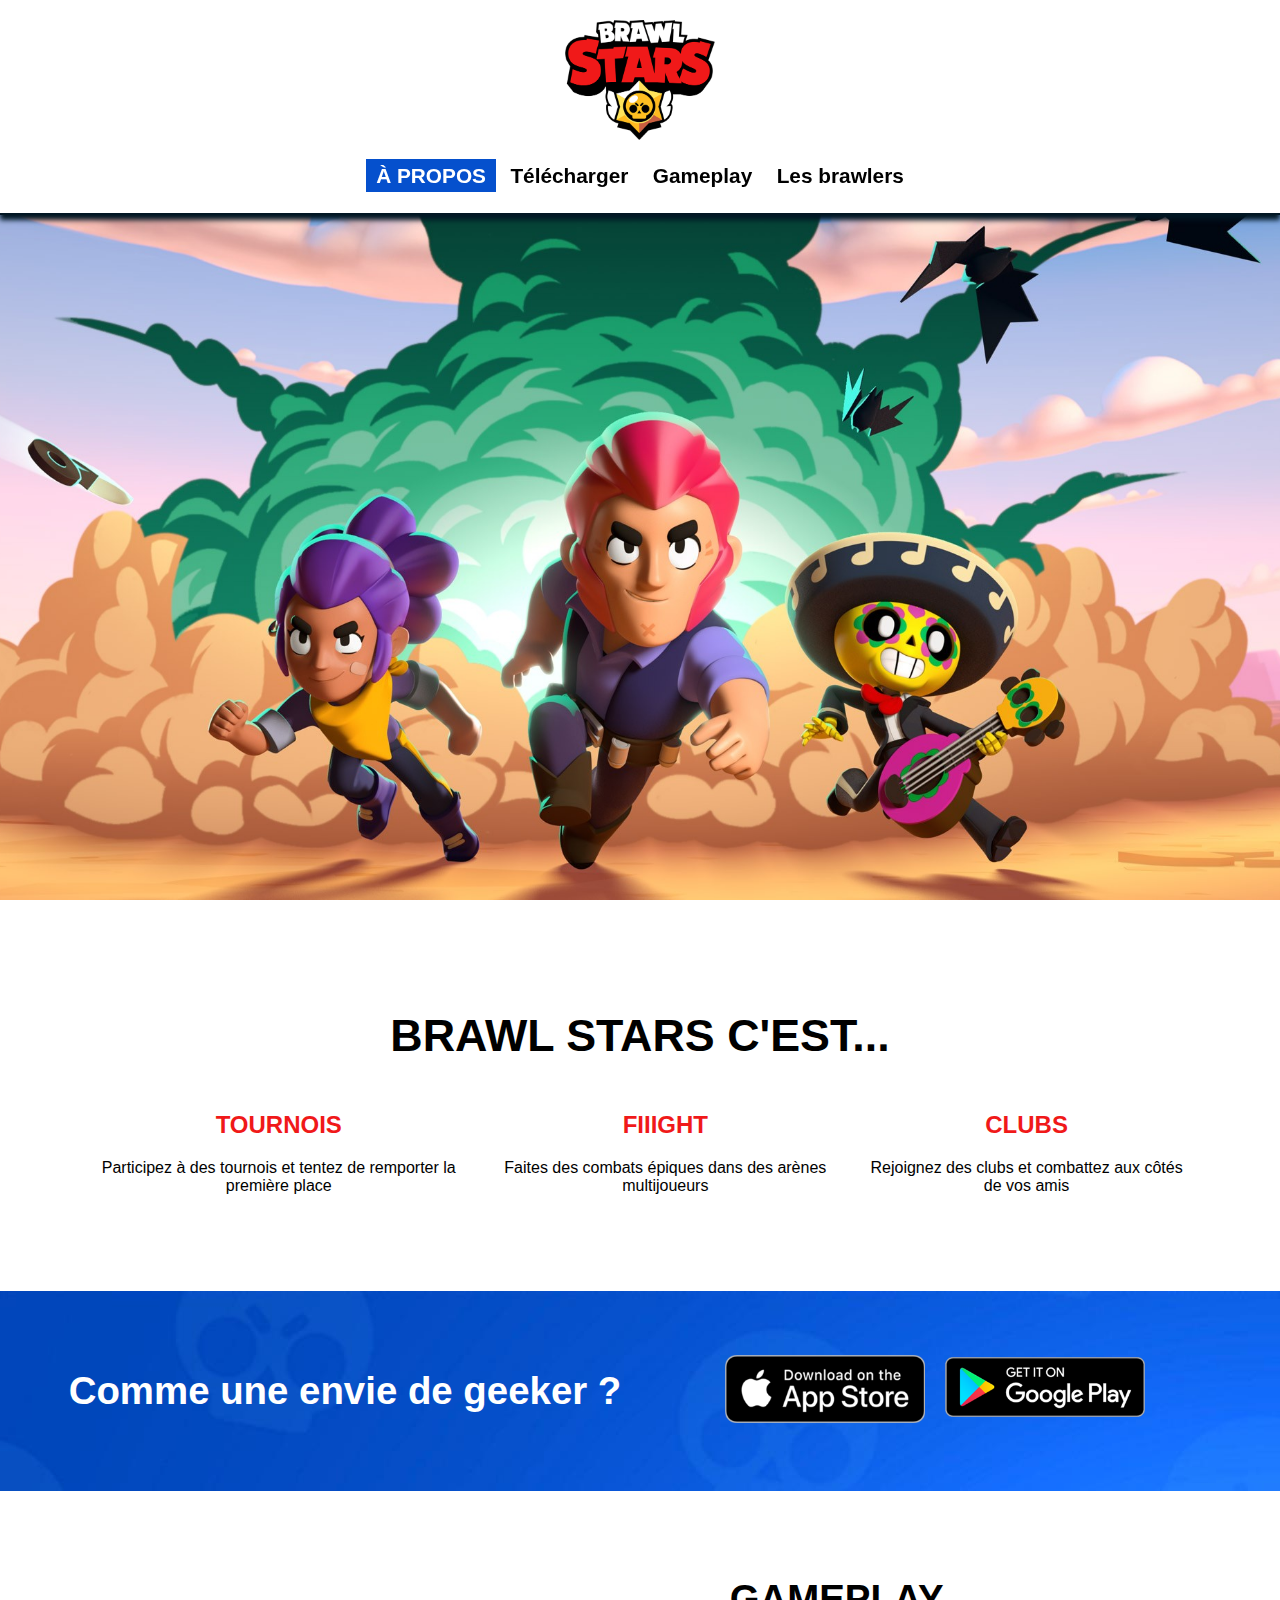
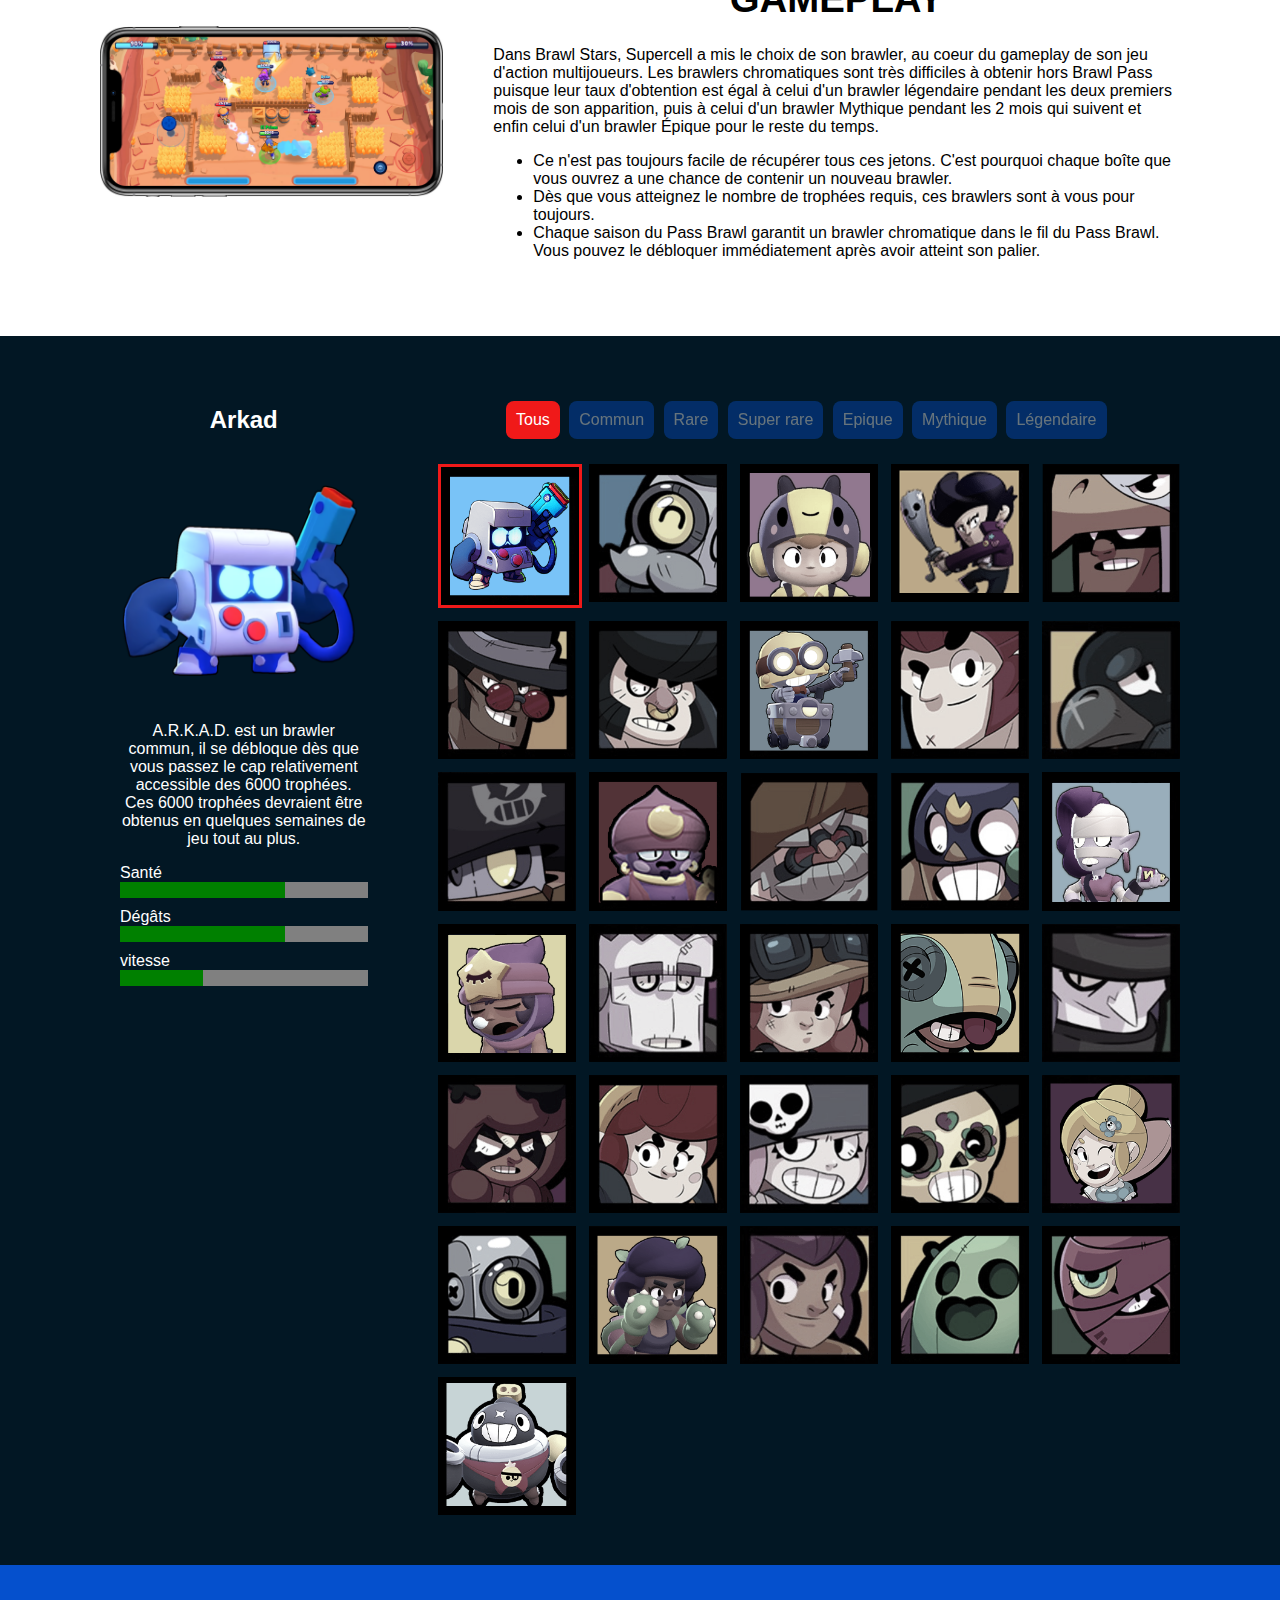
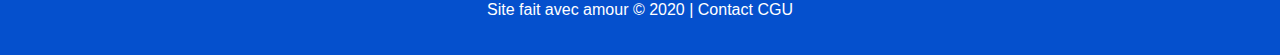
==== index.html @ ed867126 "brawl_stars" ====
<!DOCTYPE html>
<html lang="fr">
    <head>
        <meta charset="UTF-8">
        <meta name="viewport" content="width=device-width, initial-scale=1.0">
        <link rel="stylesheet" href="src/css/style.css">
        <link rel="stylesheet" href="src/css/root.css">
        <link rel="stylesheet" href="src/vendors/fontawesome-free-5.11.2/css/all.min.css">
        <link rel="shortcut icon" href="src/images/favicon.png" type="image/x-icon">
        <title>Brawl Stars</title>
    </head>
    <body>
        <header>
            <img id="logo" src="src/images/logo.png" alt="logo">
            <nav>
                <ul>
                    <li><a class="active" href="#apropos">À propos</a></li>
                    <li><a class="" href="#telecharger">Télécharger</a></li>
                    <li><a class="" href="#gameplay">Gameplay</a></li>
                    <li><a class="" href="#brawlers">Les brawlers</a></li>
                </ul>
            </nav>
        </header>


        <div class="container">

            <section id="hero">
            </section>

            <section id="apropos">
                <h1>BRAWL STARS C'EST...</h1>
                <div class="apropos-flex">
                    <div class="apropos-tournoi">
                        <i class="fas fa-trophy fa-6x"></i>
                        <h2>TOURNOIS</h2>
                        <p>Participez à des tournois et tentez de remporter la première place</p>
                    </div>
                    <div class="apropos-fight">
                        <i class="fas fa-bomb fa-6x"></i>
                        <h2>FIIIGHT</h2>
                        <p>Faites des combats épiques dans des arènes multijoueurs</p>
                    </div>
                    <div class="apropos-tournoi">
                        <i class="fas fa-users fa-6x"></i>
                        <h2>CLUBS</h2>
                        <p>Rejoignez des clubs et combattez aux côtés de vos amis</p>
                    </div>
                </div>
            </section>

            <section id="telecharger">
                <h1>Comme une envie de geeker ?</h1>
                <div class="telecharger-images">
                    <a href="https://apps.apple.com/fr/app/apple-store/id375380948" target="_blank" class="img-apple"><img src="src/images/download_apple.png" alt="logo apple"></a>
                    <a href="https://play.google.com/store?gl=FR&utm_source=emea_Med&utm_medium=hasem&utm_content=Oct2020&utm_campaign=Evergreen&pcampaignid=MKT-EDR-emea-fr-1001280-Med-hasem-py-Evergreen-Oct2020-Text_Search_BKWS%7cONSEM_kwid_43700008792247580&gref=EkUKPQoJCIDq3oAGEMwBEiwA40hjLFINmLqwZB_y7LQy2V0AWNWdZFeG21n3d8oDHh3IkFxL2wAz0gEvfBoCBA8QAvD_BwEY4_bcmgM&gclid=Cj0KCQiA6t6ABhDMARIsAONIYyxSDZi6sGQf8uy0MtldAFjVnWRXhttZ93fKAx4dyJBcS9sAM9IBL3waAgQPEALw_wcB&gclsrc=aw.ds" target="_blank" class="img-google"><img src="src/images/download_google.png" alt="logo google"></a>
                </div>
            </section>

            <section id="gameplay">
                <div class="gameplay-image">
                    <img src="src/images/game.jpg" alt="image téléphone">
                </div>
                <div class="gameplay-text">
                    <h1>GAMEPLAY</h1>
                    <p>Dans Brawl Stars, Supercell a mis le choix de son brawler, au coeur du gameplay de son jeu d'action multijoueurs. Les brawlers chromatiques sont très difficiles à obtenir hors Brawl Pass puisque leur taux d'obtention est égal à celui d'un brawler légendaire pendant les deux premiers mois de son apparition, puis à celui d'un brawler Mythique pendant les 2 mois qui suivent et enfin celui d'un brawler Épique pour le reste du temps.</p>
                    <ul>
                        <li>
                            Ce n'est pas toujours facile de récupérer tous ces jetons. C'est pourquoi chaque boîte que vous ouvrez a une chance de contenir un nouveau brawler.</li>
                        <li>Dès que vous atteignez le nombre de trophées requis, ces brawlers sont à vous pour toujours.</li>
                        <li>
                            Chaque saison du Pass Brawl garantit un brawler chromatique dans le fil du Pass Brawl. Vous pouvez le débloquer immédiatement après avoir atteint son palier.</li>
                    </ul>

                </div>
            </section>

            <section id="brawlers">
                <div class="brawlers-zoom">
                    <h2 id="brawler-zoom-nom">Arkad</h2>
                    <p><img id="brawlers-zoom-image" src="src/images/brawlers/arkad2.png"></p>
                    <p id="brawler-zoom-description">A.R.K.A.D. est un brawler commun, il se débloque dès que vous passez le cap relativement accessible des 6000 trophées. Ces 6000 trophées devraient être obtenus en quelques semaines de jeu tout au plus.</p>
                    <div class="brawlers-zoom-infos">
                        <div  class="brawlers-stat">
                            <i class="fas fa-shield-alt"></i>
                            <p>Santé</p>
                            <progress id="sante" max="3" value="2"></progress>
                        </div>
                        <div class="brawlers-stat">
                            <i class="fas fa-meteor"></i>
                            <p>Dégâts</p>
                            <progress id="degats" max="3" value="2"></progress>
                        </div>
                            <div class="brawlers-stat">
                            <i class="fas fa-arrows-alt-h"></i>
                            <p>vitesse</p>
                        <progress id="vitesse" max="3" value="1"></progress>
                        </div>
                    </div>
                </div>
                <div class="brawlers-main-items">
                    <div id="brawlers-liste" class="tags">
                        <span class="tag tag-red tag-active" id="tous">Tous</span>
                        <span class="tag tag-blue" id="rarete-1">Commun</span>
                        <span class="tag tag-blue" id="rarete-2">Rare</span>
                        <span class="tag tag-blue" id="rarete-3">Super rare</span>
                        <span class="tag tag-blue" id="rarete-4">Epique</span>
                        <span class="tag tag-blue" id="rarete-5">Mythique</span>
                        <span class="tag tag-blue" id="rarete-6">Légendaire</span>
                    </div>
                    <div class="brawlers-items-grid">
                        <img src="src/images/brawlers/arkad.png" alt="Arkad" class="rarete-1 brawler-active" style="">
                        <img src="src/images/brawlers/bartaba.png" alt="Bartaba" class="rarete-2" style="">
                        <img src="src/images/brawlers/bea.png" alt="Béa" class="rarete-4" style="">
                        <img src="src/images/brawlers/billie.png" alt="Billie" class="rarete-4" style="">
                        <img src="src/images/brawlers/bo.png" alt="Bo" class="rarete-1" style="">
                        <img src="src/images/brawlers/brock.png" alt="Brock" class="rarete-1" style="">
                        <img src="src/images/brawlers/bull.png" alt="Bull" class="rarete-1" style="">
                        <img src="src/images/brawlers/carl.png" alt="Carl" class="rarete-3" style="">
                        <img src="src/images/brawlers/colt.png" alt="Colt" class="rarete-1" style="">
                        <img src="src/images/brawlers/corbac.png" alt="Corbac" class="rarete-6" style="">
                        <img src="src/images/brawlers/darryl.png" alt="Darryl" class="rarete-3" style="">
                        <img src="src/images/brawlers/djinn.png" alt="Djinn" class="rarete-5" style="">
                        <img src="src/images/brawlers/dynamike.png" alt="Dynamike" class="rarete-1" style="">
                        <img src="src/images/brawlers/el-costo.png" alt="El Costo" class="rarete-2" style="">
                        <img src="src/images/brawlers/eliza.png" alt="Eliza" class="rarete-1" style="">
                        <img src="src/images/brawlers/emeri.png" alt="Emeri" class="rarete-6" style="">
                        <img src="src/images/brawlers/frank.png" alt="Frank" class="rarete-4" style="">
                        <img src="src/images/brawlers/jessie.png" alt="Jessie" class="rarete-1" style="">
                        <img src="src/images/brawlers/leon.png" alt="Leon" class="rarete-6" style="">
                        <img src="src/images/brawlers/mortis.png" alt="Mortis" class="rarete-5" style="">
                        <img src="src/images/brawlers/nita.png" alt="Nita" class="rarete-1" style="">
                        <img src="src/images/brawlers/pam.png" alt="Pam" class="rarete-4" style="">
                        <img src="src/images/brawlers/penny.png" alt="Penny" class="rarete-3" style="">
                        <img src="src/images/brawlers/poco.png" alt="Poco" class="rarete-2" style="">
                        <img src="src/images/brawlers/polly.png" alt="Polly" class="rarete-4" style="">
                        <img src="src/images/brawlers/ricochet.png" alt="Ricochet" class="rarete-3" style="">
                        <img src="src/images/brawlers/rosa.png" alt="Rosa" class="rarete-2" style="">
                        <img src="src/images/brawlers/shelly.png" alt="Shelly" class="rarete-1" style="">
                        <img src="src/images/brawlers/spike.png" alt="Spike" class="rarete-6" style="">
                        <img src="src/images/brawlers/tara.png" alt="Tara" class="rarete-5" style="">
                        <img src="src/images/brawlers/tick.png" alt="Tick" class="rarete-1" style="">
                    </div>
                </div>
            </section>
        </div>

        <footer>
            <p>Site fait avec amour © 2020 | <a href="#">Contact</a>  <a href="#">CGU</a></p>
        </footer>
        <script
        src="https://code.jquery.com/jquery-3.5.1.min.js"
        integrity="sha256-9/aliU8dGd2tb6OSsuzixeV4y/faTqgFtohetphbbj0="
        crossorigin="anonymous"></script>
        <script src="src/js/script.js"></script>
    </body>
</html>
---- src/css/style.css ----
/*===================================*/
/*===============GLOBAL==============*/
/*===================================*/



html { scroll-behavior: smooth;}

body {
    margin: 0 auto;
    font-family: Tahoma, Geneva, Verdana, sans-serif;
    box-sizing: border-box;
}

.container {
    max-width: 1920px;
    margin: 0 auto;
}





/*===================================*/
/*===============HEADER==============*/
/*===================================*/


header {
    box-shadow: 0px 5px 5px var(--dark);
    border-bottom: solid var(--dark) 2px;
    top: 0;
    text-align: center;
    font-weight: bold;
    padding: 20px 0 25px 0;
    z-index: 1;
    position: fixed;
    width: 100%;
    background-color: var(--light);   
}






header img { width: 150px; }


header ul { 
    padding: 0; 
    margin: 20px 0 0 0px;
}


header li {
    display: block;
    list-style: none;
    margin-bottom: 5px;
}


nav ul li a {
    text-decoration: none;
    color: black;
    padding: 5px 10px;
    font-size: 1.3em;
}


nav ul li a:hover {
    background-color: var(--red);
    color: var(--light);
    text-transform: uppercase;
    font-size: 1.2em;
}





.active { 
    text-decoration: none;
    color: var(--light);
    padding: 5px 10px;
    background-color: var(--blue);
    text-transform: uppercase; 
}

/*===================================*/
/*================HERO==============*/
/*===================================*/

section#hero {
    background-image: url(../images/background2-desktop.jpg);
    background-size: cover;
    background-position: center;
    background-repeat: no-repeat;
    height: 100vh;
    z-index: 0;   
}




/*===================================*/
/*===============APROPOS=============*/
/*===================================*/


#apropos {
    text-align: center;
    padding: 30px 40px;
    margin: 50px;
}


.apropos-flex  {
    justify-content: center;
    display: flex;
    flex-direction: column;
    gap: 30px;

}


#apropos h1 { font-size: 2.8em;}


#apropos h2 { color: var(--red);}




/*===================================*/
/*============TELECHARGER============*/
/*===================================*/

#telecharger {
    background-image: url(../images/background.jpg);
    padding: 50px 50px;
    text-align: center;
}


#telecharger h1 {
    margin: 0 0 50px 0;
    color: var(--light);
    font-size: 2.4em; 
}

.telecharger-images {
    display: flex;
    flex-direction: column;
    gap: 20px;
    text-align: center;
}




#telecharger img { width: 200px;}

#telecharger a.img-apple { transition: all;}


#telecharger a.img-google {
    transition: all;
    padding-top: 2px;
}


#telecharger a:active {
    transform: scale(0.9);
    transition: ease;
}





/*===================================*/
/*==============GAMEPLAY=============*/
/*===================================*/



#gameplay { padding: 60px 20px;}


.gameplay-text h1 {
    text-align: center;
    font-size: 2.4em;
}


#gameplay img { width: 100%;}




/*===================================*/
/*==============BRAWLERS=============*/
/*===================================*/

#brawlers-liste span {
    cursor: pointer;
    opacity: 0.4;
}

#brawlers-liste span.tag-active {
    opacity: 1;
}






progress[value="1"] { color: var(--red); }
progress[value="2"] { color: var(--yellow); }
progress[value="3"] { color: var(--green); }

progress[value="1"]::-webkit-progress-value,
progress[value="1"]::-moz-progress-bar { background: var(--red); }

progress[value="2"]::-webkit-progress-value,
progress[value="2"]::-moz-progress-bar { background: var(--yellow); }

progress[value="3"]::-webkit-progress-value,
progress[value="3"]::-moz-progress-bar { background: var(--green); }



#brawlers {
    text-align: center;
    background-color: var(--dark);
    display: flex;
    flex-direction: column;
   
}


#brawlers p, #brawlers h2, #brawlers i { color: var(--light);}

.brawlers-zoom {
    text-align: center;
    padding: 0 20px;
    margin-bottom: 50px;
}



.brawlers-zoom-infos p { display: inline; }



.brawlers-zoom progress{
    display: block;
    width: 100%;
    background-color: var(--green);
    margin-bottom: 10px;
}



#brawlers-zoom-image { width: 100%; }

.brawlers-zoom-infos { text-align: left;}

#brawlers-liste { padding: 60px 20px 20px 20px;}



.tag {
    padding: 10px;
    color: var(--light);
    background-color: var(--blue);
    border-radius: 8px;
    display: inline-block;
    margin: 5px 5px 5px 0;
}


.tag-hidden {
    display: none;
}



.tag-red { background-color: var(--red);}






.brawlers-items-grid {
    display: grid;
    grid-template-columns: repeat(2, 1fr);
    gap: 10px;
    padding: 0 20px;
    margin-bottom: 50px;

}

.brawlers-items-grid img {
    width: 100%;
    filter: grayscale(80%);
}

.brawlers-items-grid img:hover {
   
    filter: grayscale(0);
}



.brawlers-items-grid img.brawler-active {
    border: 3px solid var(--red);
    filter: grayscale(0) !important;  
}





/*===================================*/
/*================FOOTER=============*/
/*===================================*/




footer {
    background-color: var(--blue);
    padding: 20px;
    text-align: center;
    color: var(--light);
}


footer a {
    text-decoration: none;
    color: var(--light);
}









/*===================================*/
/*===========MEDIA QUERIES===========*/
/*===================================*/




@media screen and (min-width: 940px) {

    header li { display: inline;}

    .apropos-flex {
        flex-direction: row;
        
    }


    #telecharger {
        height: 200px;
        padding: 0 50px;
        display: grid;
        grid-template-columns: repeat(4, 1fr);
        align-items: center;
        justify-items: center;
         }


        .telecharger-images {
        display: flex;
        flex-direction: row;
        gap: 20px;
        text-align: center;
        grid-column: span 2;
        }
        
        #telecharger h1 {
            grid-column: span 2;
            margin: 0   
        }


        #gameplay {
            padding: 60px 100px;
            display: grid;
            grid-template-columns: 1fr 2fr;
            gap: 50px;
            align-items: center;
        }
        
       

        #brawlers {
           flex-direction: row;
           padding: 0 100px;
           gap: 50px;   
        }


        .brawlers-zoom {
            flex-basis: 25%;
            margin-top: 50px;
        }
        
        .brawlers-main-items {
            padding: 0;
            flex-basis: 75%;   
        }

        .brawlers-items-grid {
            grid-template-columns: repeat(5, 1fr);
            gap: 13px;
            padding: 0;
        }
    
}





@media screen and (min-width: 768px) and (max-width: 940px) {

    header li { display: inline; }
         
   

    .apropos-flex  {
        display: flex;
        flex-direction: row;
        gap: 30px;
        padding: 30px 50px;

    }




    .brawlers-zoom, .brawlers-items-grid  { padding: 0 100px; }

    .brawlers-items-grid { grid-template-columns: repeat(4, 1fr);}

    #brawlers-liste { padding: 60px 100px 20px 100px; }


}









@media screen and (min-width: 640px) and (max-width: 768px){

    .brawlers-items-grid, .brawlers-zoom { padding: 0 100px; }
    

    .brawlers-items-grid {
        grid-template-columns: repeat(3, 1fr);
        padding: 0 100px; 
    }

        

    #brawlers-liste { padding: 60px 100px 20px 100px; }
    

}
---- src/css/root.css ----
:root {
    --dark: #021724;
    --light: #fff;
    --blue: #0550cd;
    --red: #F01919;
    --yellow: #ffe052;
    --green: #1CA06E;
}
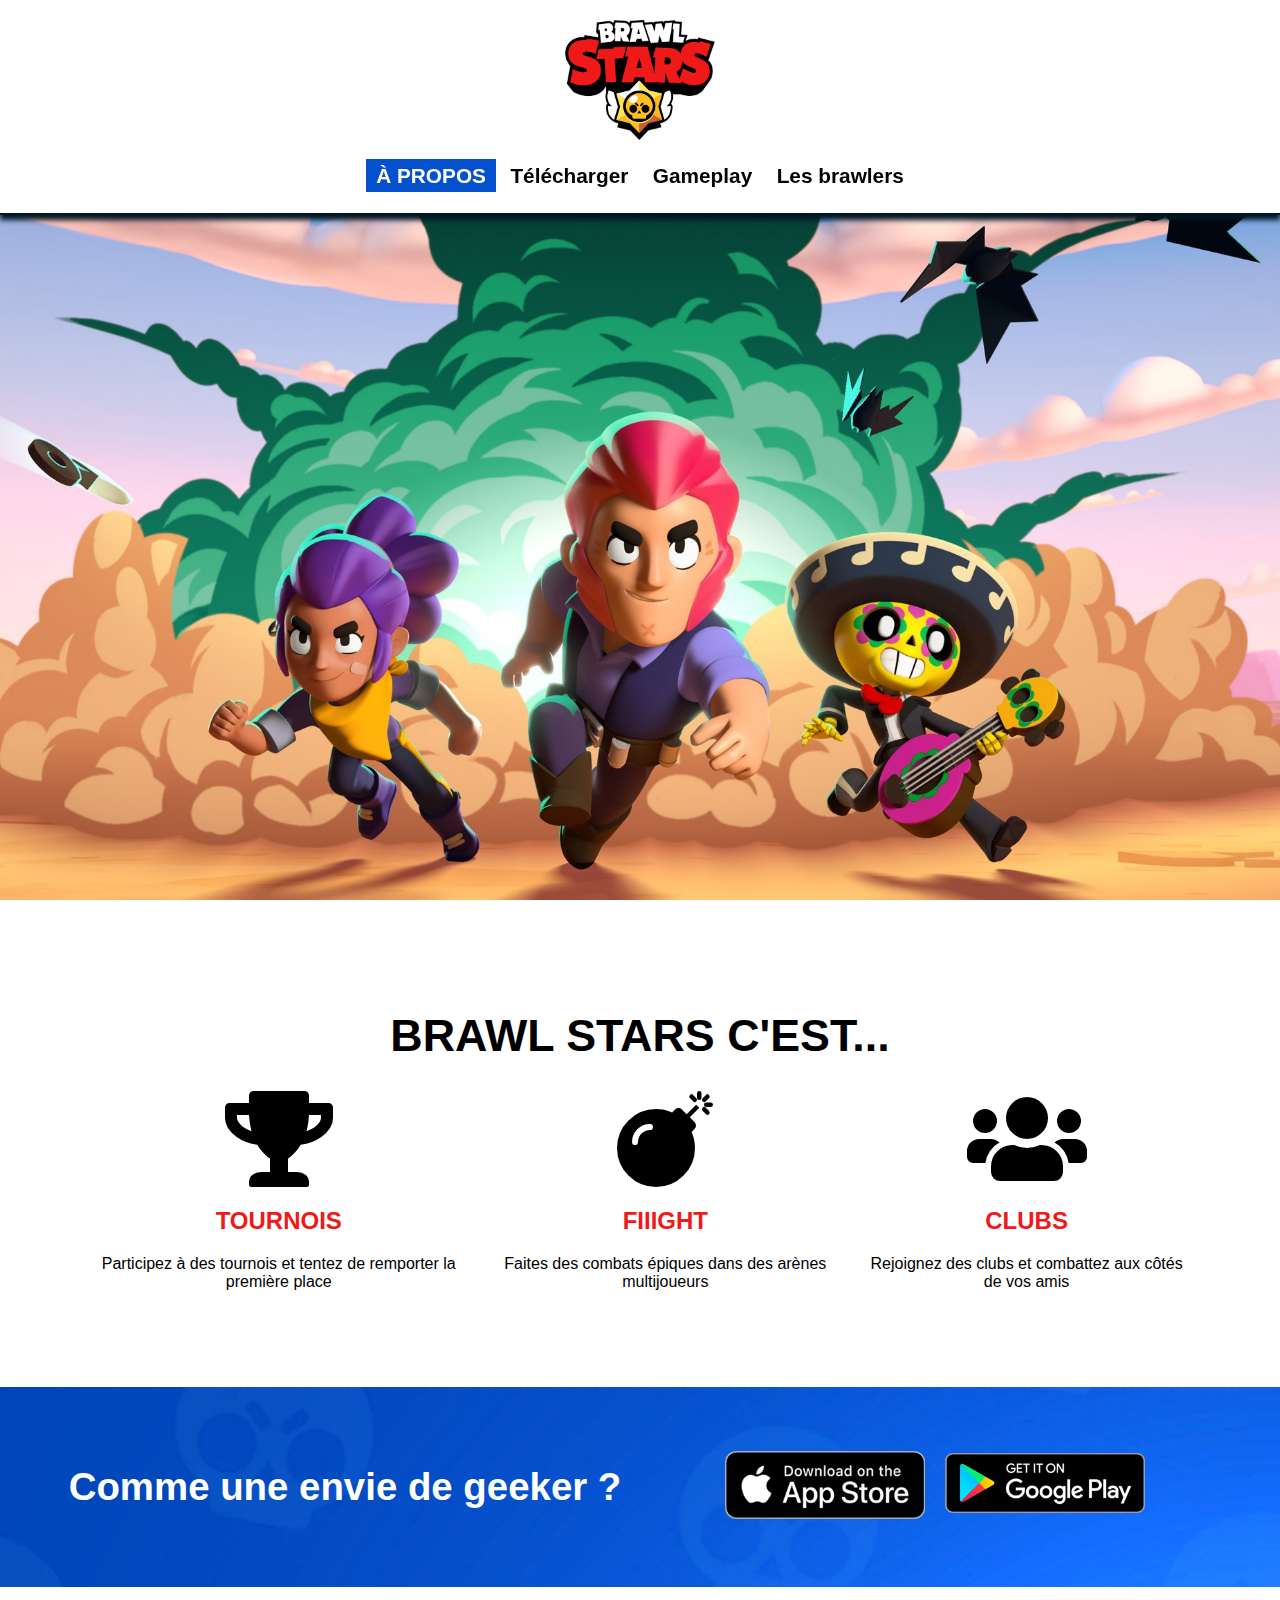
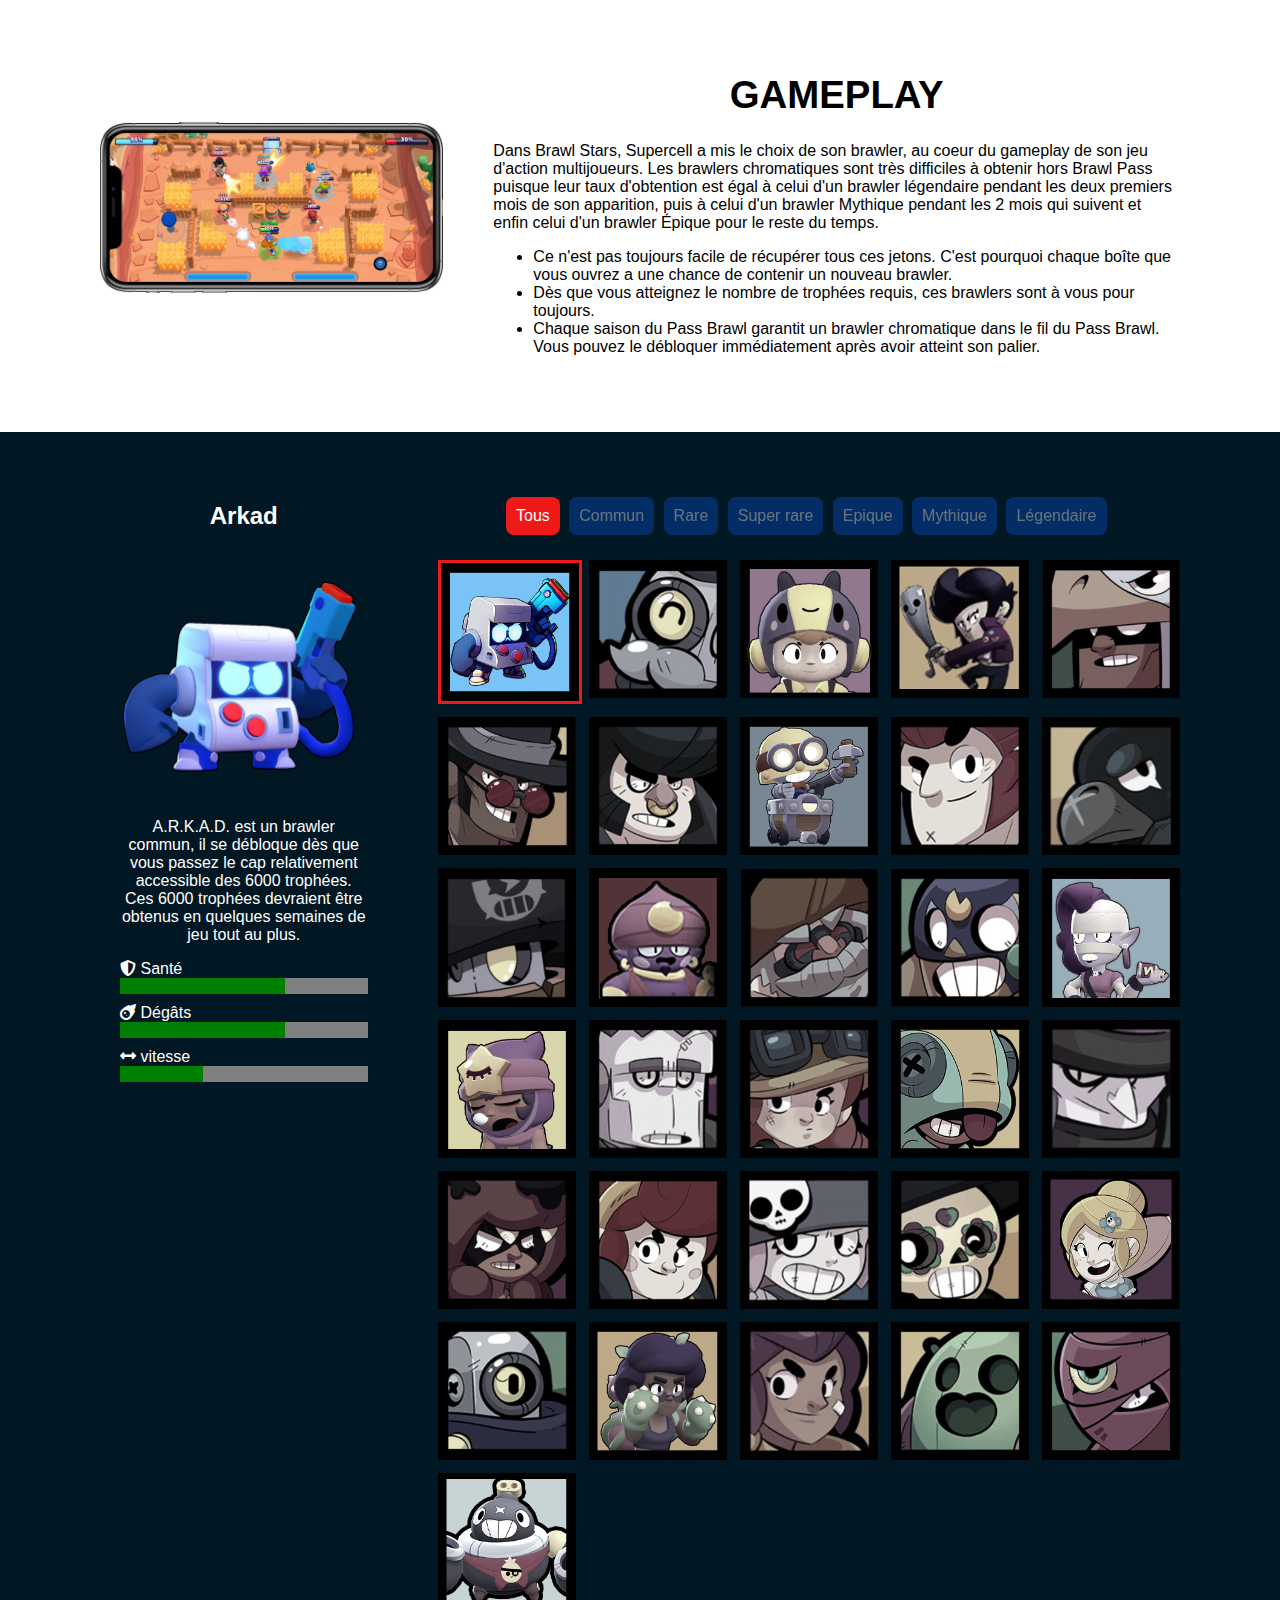
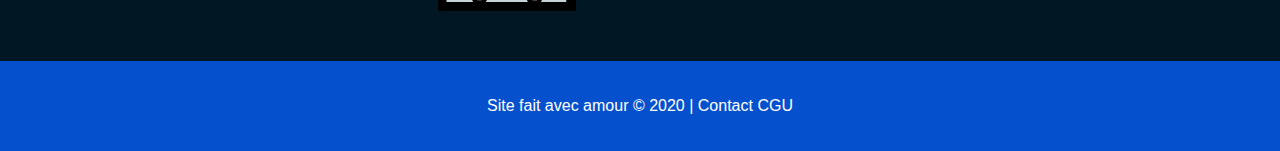
==== commit 278dc300: "correction bug font awesome" ====
--- a/index.html
+++ b/index.html
@@ -5,7 +5,7 @@
         <meta name="viewport" content="width=device-width, initial-scale=1.0">
         <link rel="stylesheet" href="src/css/style.css">
         <link rel="stylesheet" href="src/css/root.css">
-        <link rel="stylesheet" href="src/vendors/fontawesome-free-5.11.2/css/all.min.css">
+        <link rel="stylesheet" href="https://cdnjs.cloudflare.com/ajax/libs/font-awesome/5.15.2/css/all.min.css">
         <link rel="shortcut icon" href="src/images/favicon.png" type="image/x-icon">
         <title>Brawl Stars</title>
     </head>
